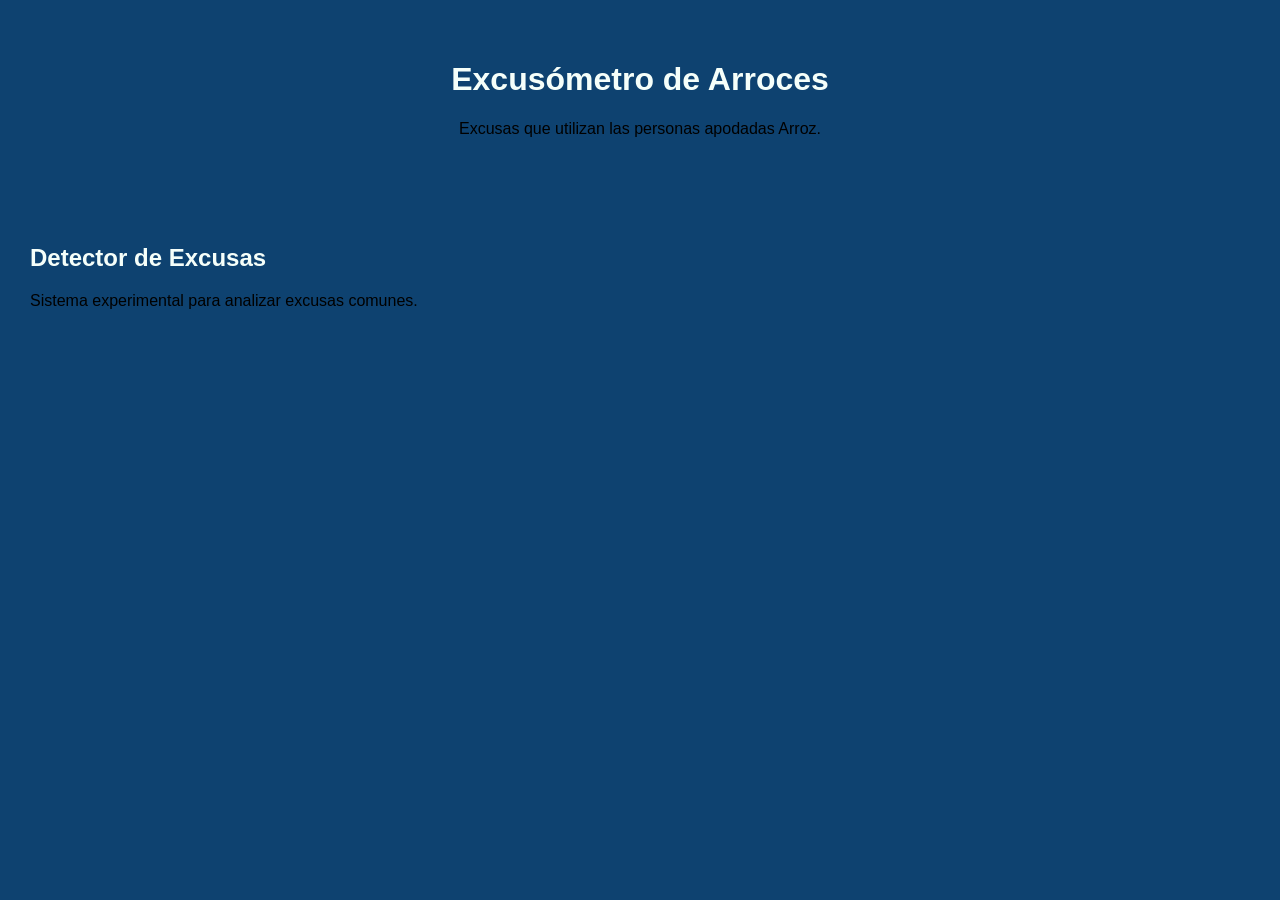
==== index.html @ 7f4eb16e "Proyecto del Excusómetro de Arroces" ====
<!DOCTYPE html>
<html lang="en">

<head>
    <meta charset="UTF-8">
    <meta name="viewport" content="width=device-width, initial-scale=1.0">
    <link rel="stylesheet" href="styles.css">
    <title>JavillonarJustin_Excusometro</title>
</head>

<body>
    <header>
        <h1>Excusómetro de Arroces</h1>
        <p> Excusas que utilizan las personas apodadas Arroz.</p>
    </header>

    <main>
        <h2>Detector de Excusas</h2>
        <p>Sistema experimental para analizar excusas comunes. </p>
    </main>

</body>

</html>
---- styles.css ----
body {
    margin: 0;
   background-color: rgb(14, 66, 112);
   font-family: montserrat, sans-serif;
}



h1,h2 {
    color:mintcream

}

header{
    padding: 40px;
    text-align: center;

}

main{
    padding: 30px;

}
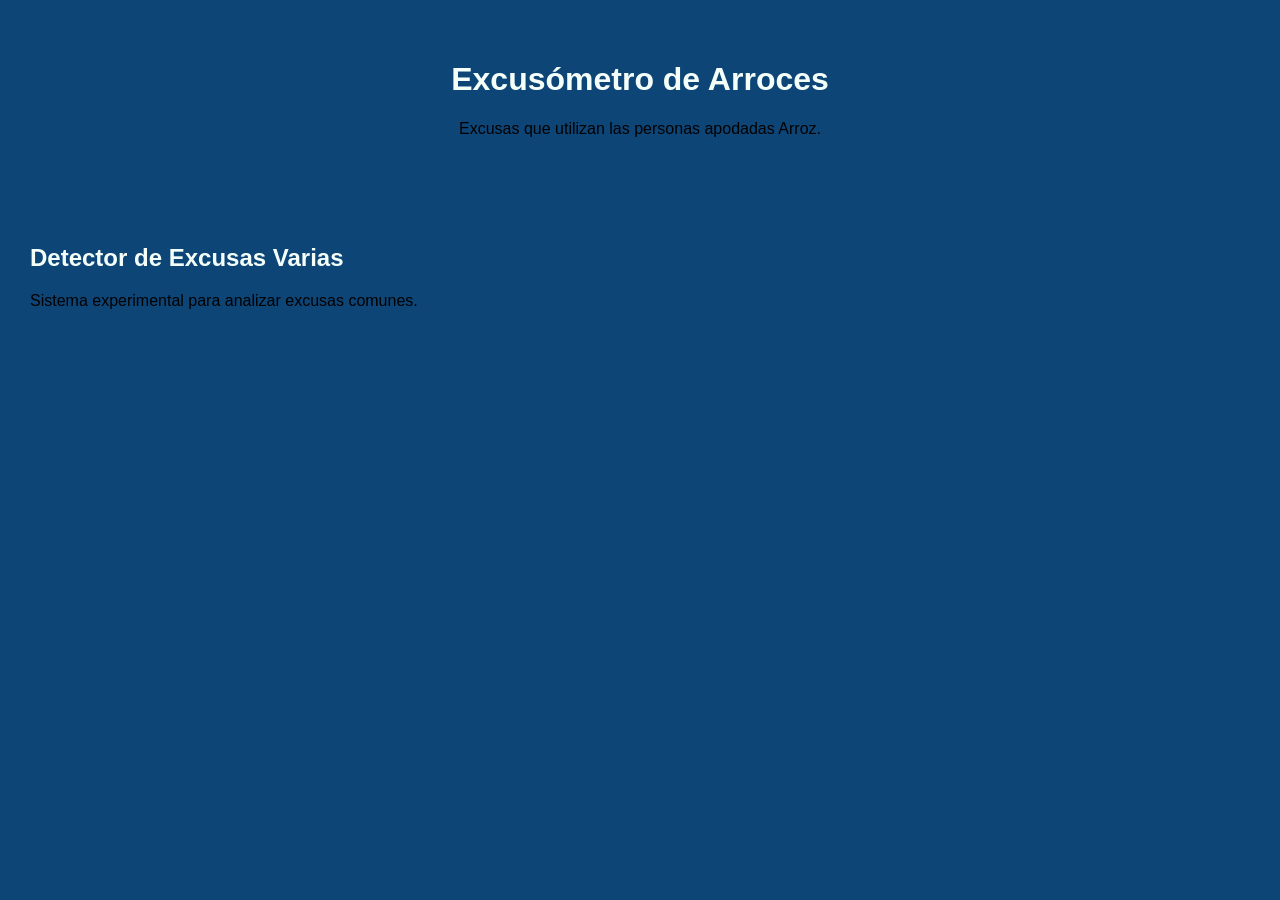
==== commit ad17d725: "Excusómetro de Arroces" ====
--- a/index.html
+++ b/index.html
@@ -15,7 +15,7 @@
     </header>
 
     <main>
-        <h2>Detector de Excusas</h2>
+        <h2>Detector de Excusas Varias</h2>
         <p>Sistema experimental para analizar excusas comunes. </p>
     </main>
 
--- a/styles.css
+++ b/styles.css
@@ -1,7 +1,7 @@
 
 body {
     margin: 0;
-   background-color: rgb(14, 66, 112);
+   background-color: rgb(13, 69, 119);
    font-family: montserrat, sans-serif;
 }
 
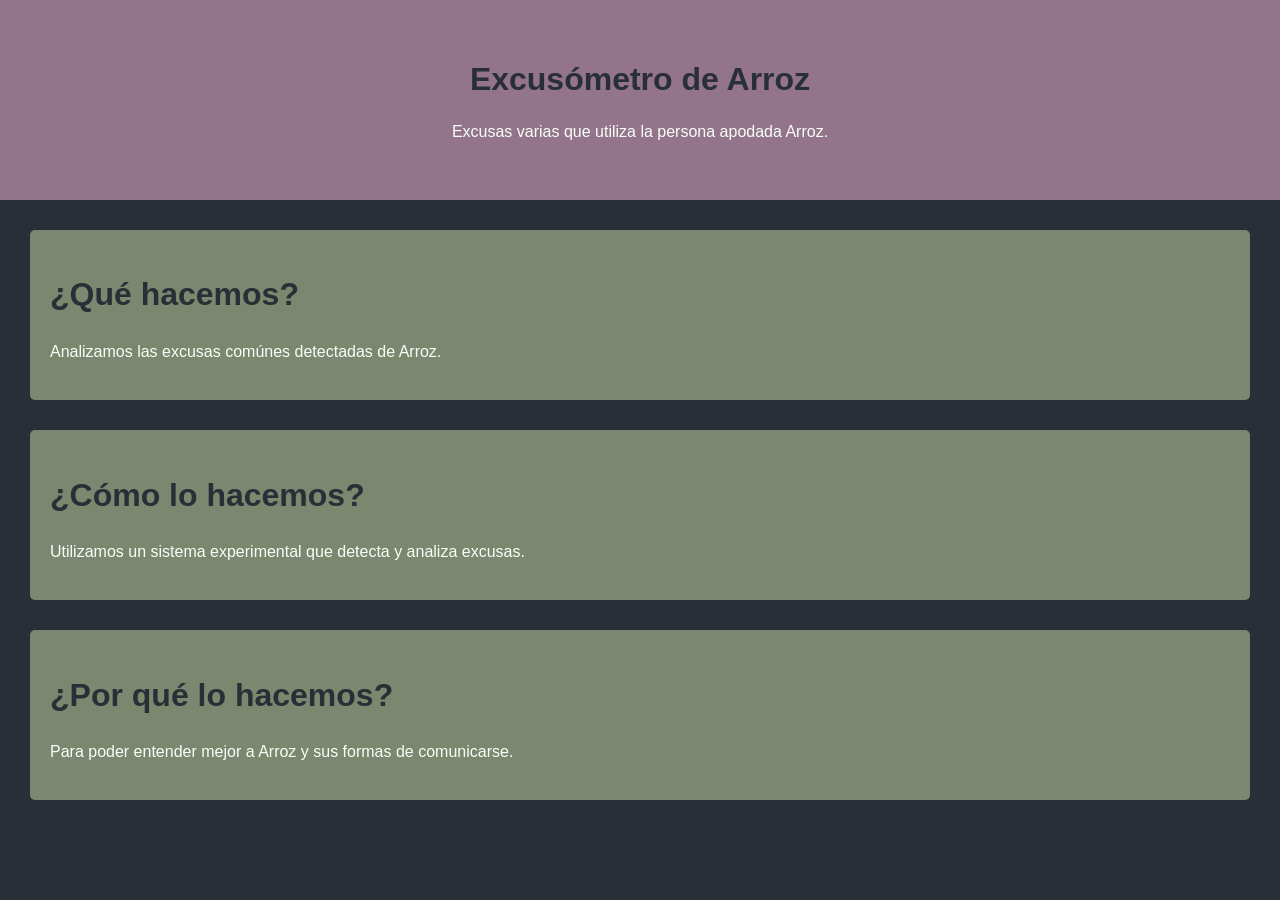
==== commit 99c0ffb4: "Excusómetro - 21/09" ====
--- a/index.html
+++ b/index.html
@@ -4,19 +4,37 @@
 <head>
     <meta charset="UTF-8">
     <meta name="viewport" content="width=device-width, initial-scale=1.0">
+    <meta name="description" content="Sistema experimental para detectar y analizar excusas de personas apodadas Arroz.">
+
+    <link rel="icon" type="image/png" href="bowl-rice-solid-full.svg">
     <link rel="stylesheet" href="styles.css">
+
     <title>JavillonarJustin_Excusometro</title>
 </head>
 
 <body>
     <header>
-        <h1>Excusómetro de Arroces</h1>
-        <p> Excusas que utilizan las personas apodadas Arroz.</p>
+        <h1>Excusómetro de Arroz</h1>
+        <p style="color: #F7FFF7"> Excusas varias que utiliza la persona apodada Arroz.</p>
     </header>
 
+
     <main>
-        <h2>Detector de Excusas Varias</h2>
-        <p>Sistema experimental para analizar excusas comunes. </p>
+        <section>
+            <h2>¿Qué hacemos?</h2>
+            <p style="color: #F7FFF7">Analizamos las excusas comúnes detectadas de Arroz.</p>
+        </section>
+
+        <section>
+            <h2>¿Cómo lo hacemos?</h2>
+            <p style="color: #F7FFF7">Utilizamos un sistema experimental que detecta y analiza excusas.</p>
+
+        </section>   
+
+        <section>
+            <h2>¿Por qué lo hacemos?</h2>
+            <p style="color: #F7FFF7">Para poder entender mejor a Arroz y sus formas de comunicarse.</p>  
+
     </main>
 
 </body>
--- a/styles.css
+++ b/styles.css
@@ -1,24 +1,43 @@
 
 body {
     margin: 0;
-   background-color: rgb(13, 69, 119);
+   background-color: #292F36;
    font-family: montserrat, sans-serif;
+   color: #F7FFF7;
+}
+
+p{
+    line-height: 1.5;
 }
 
 
-
-h1,h2 {
-    color:mintcream
-
-}
+h1, h2 {
+    color: #292F36;
+    font-size: 2em;
+} 
 
 header{
     padding: 40px;
     text-align: center;
+    background-color: #93748A;
 
 }
 
 main{
     padding: 30px;
+    margin: 0 auto;
 
+}
+
+section{
+    margin-bottom: 30px;
+    padding: 20px;
+    border-radius: 5px;
+    background-color: #7b886f;
+}
+
+footer{
+    padding: 20px;
+    text-align: center;
+    background-color: #93748A;
 }
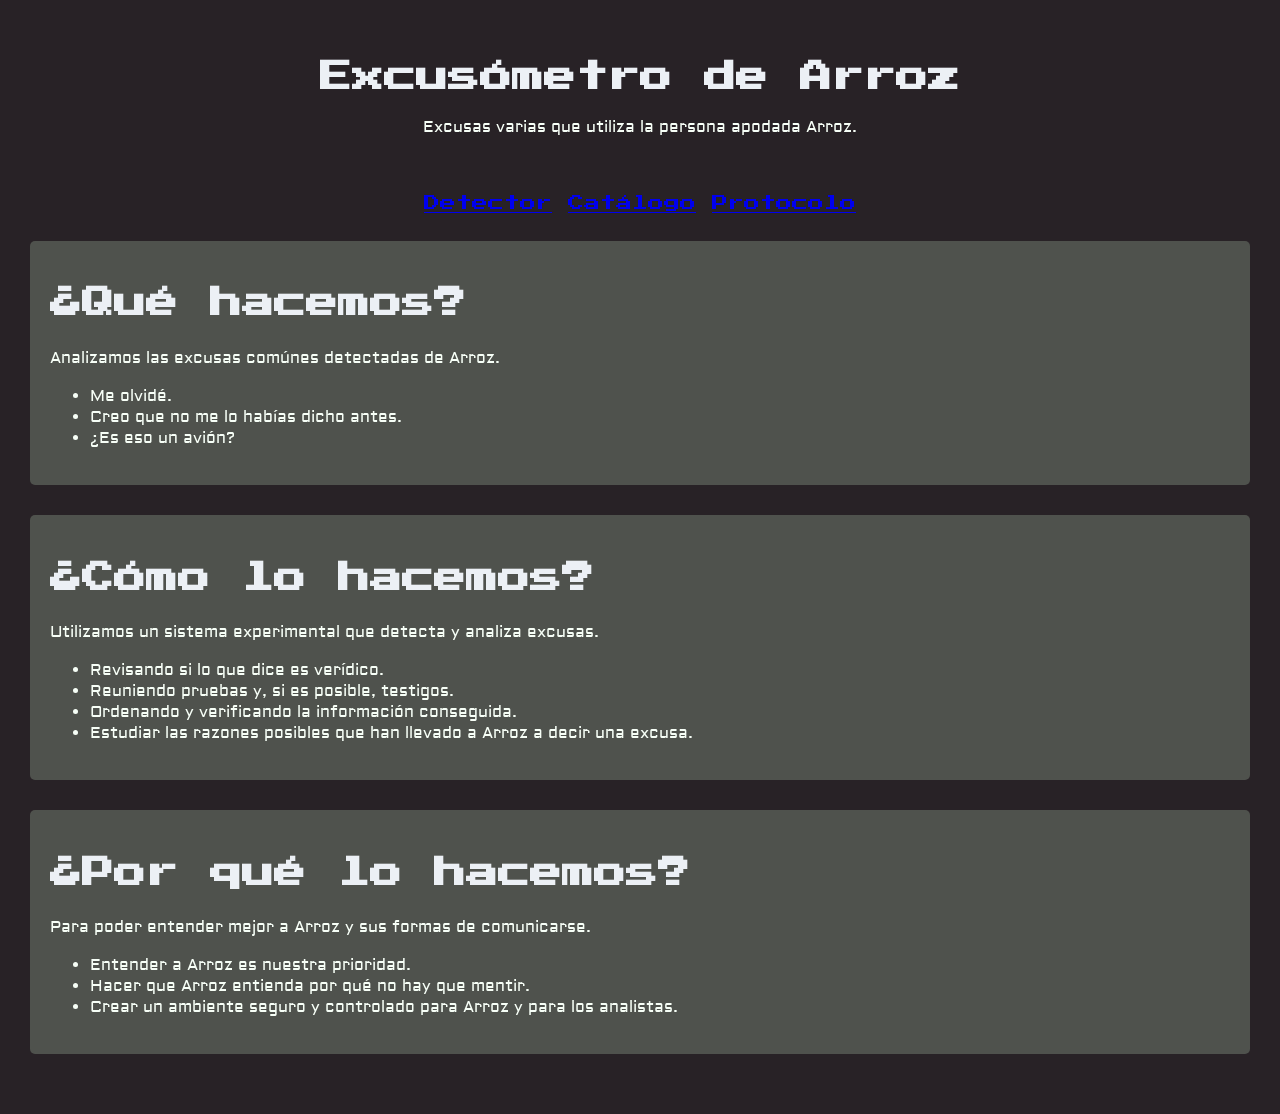
==== commit f552f3e1: "Update siguiente" ====
--- a/index.html
+++ b/index.html
@@ -18,22 +18,44 @@
         <p style="color: #F7FFF7"> Excusas varias que utiliza la persona apodada Arroz.</p>
     </header>
 
+    <nav>
+        <a href="#">Detector</a>
+        <a href="#">Catálogo</a>
+        <a href="#">Protocolo</a>
+
+    </nav>
 
     <main>
         <section>
             <h2>¿Qué hacemos?</h2>
             <p style="color: #F7FFF7">Analizamos las excusas comúnes detectadas de Arroz.</p>
+            <ul>
+                <li>Me olvidé.</li>
+                <li>Creo que no me lo habías dicho antes.</li>
+                <li>¿Es eso un avión?</li>
+
         </section>
 
         <section>
             <h2>¿Cómo lo hacemos?</h2>
             <p style="color: #F7FFF7">Utilizamos un sistema experimental que detecta y analiza excusas.</p>
+            <ul>
+                <li>Revisando si lo que dice es verídico.</li>
+                <li>Reuniendo pruebas y, si es posible, testigos. </li>
+                <li>Ordenando y verificando la información conseguida.</li>
+                <li>Estudiar las razones posibles que han llevado a Arroz a decir una excusa.</li>
+                
 
+            
         </section>   
 
         <section>
             <h2>¿Por qué lo hacemos?</h2>
             <p style="color: #F7FFF7">Para poder entender mejor a Arroz y sus formas de comunicarse.</p>  
+            <ul>
+                <li>Entender a Arroz es nuestra prioridad.</li>
+                <li>Hacer que Arroz entienda por qué no hay que mentir.</li>
+                <li>Crear un ambiente seguro y controlado para Arroz y para los analistas.</li>
 
     </main>
 
--- a/styles.css
+++ b/styles.css
@@ -1,8 +1,11 @@
+
+@import url('https://fonts.googleapis.com/css2?family=Press+Start+2P&display=swap');
+@import url('https://fonts.googleapis.com/css2?family=Aldrich&family=Press+Start+2P&display=swap');
 
 body {
     margin: 0;
-   background-color: #292F36;
-   font-family: montserrat, sans-serif;
+   background-color: #282226;
+   font-family: "Press Start 2P", system-ui;
    color: #F7FFF7;
 }
 
@@ -12,14 +15,15 @@
 
 
 h1, h2 {
-    color: #292F36;
+    color: #ecf0f5;
     font-size: 2em;
+    
 } 
 
 header{
     padding: 40px;
     text-align: center;
-    background-color: #93748A;
+    background-color: #282226;
 
 }
 
@@ -33,11 +37,20 @@
     margin-bottom: 30px;
     padding: 20px;
     border-radius: 5px;
-    background-color: #7b886f;
+    background-color: #4f524d;
 }
 
 footer{
     padding: 20px;
     text-align: center;
-    background-color: #93748A;
+    background-color: #282226;
+}
+p, ul, li{ 
+    font-family: "Aldrich", sans-serif;
+    font-size: 12
+}
+
+nav{
+text-align: center;
+
 }
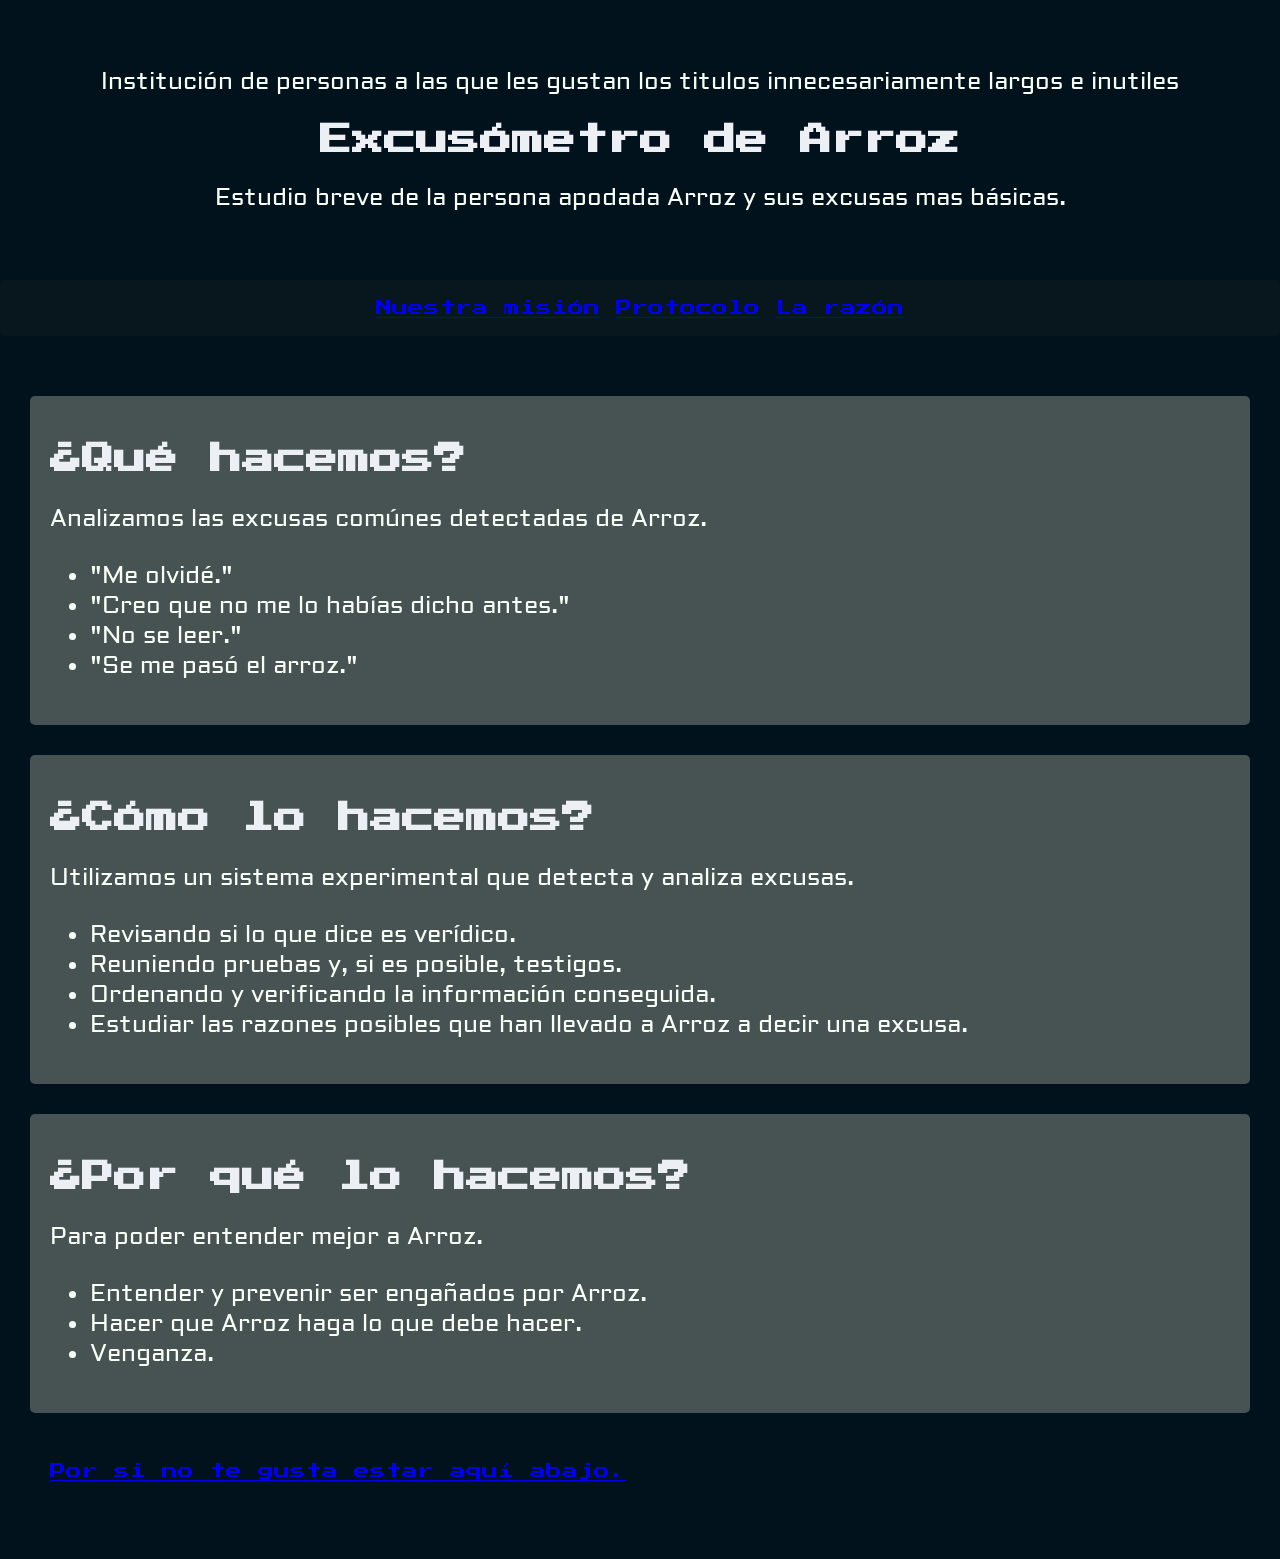
==== commit ddeb3230: "Al parecer es el ultimo commit" ====
--- a/index.html
+++ b/index.html
@@ -1,42 +1,55 @@
 <!DOCTYPE html>
-<html lang="en">
+<html lang="es">
 
 <head>
     <meta charset="UTF-8">
     <meta name="viewport" content="width=device-width, initial-scale=1.0">
     <meta name="description" content="Sistema experimental para detectar y analizar excusas de personas apodadas Arroz.">
 
-    <link rel="icon" type="image/png" href="bowl-rice-solid-full.svg">
+    <link rel="shortcut icon" href="IMG/rice-svgrepo-com.svg" type="image/x-icon">
     <link rel="stylesheet" href="styles.css">
 
     <title>JavillonarJustin_Excusometro</title>
 </head>
 
 <body>
-    <header>
+
+   <!-- ### HEADER DE LA PAGINA ### --> 
+    <header id="Inicio">
+        <p style="color: #F7FFF7">Institución de personas a las que les gustan los titulos innecesariamente largos e inutiles </p> 
         <h1>Excusómetro de Arroz</h1>
-        <p style="color: #F7FFF7"> Excusas varias que utiliza la persona apodada Arroz.</p>
+        <p style="color: #F7FFF7"> Estudio breve de la persona apodada Arroz y sus excusas mas básicas.</p>
     </header>
 
+   <!-- ### LINKS (deberian ir a las secciones correctas) --> 
     <nav>
-        <a href="#">Detector</a>
-        <a href="#">Catálogo</a>
-        <a href="#">Protocolo</a>
+        <section style="background-color: #2022233e">
+        <a href="#Nuestra misión">Nuestra misión</a>
+        <a href="#Como">Protocolo</a>
+        <a href="#La razón">La razón</a> 
+        </section>
+        
 
     </nav>
 
+   <!-- ###  MAIN SECTION: Contenido principal ### --> 
+       <!-- ## Seccion 1 - ¿Qué hacemos? ## --> 
     <main>
-        <section>
+        <section id="Nuestra misión">
             <h2>¿Qué hacemos?</h2>
             <p style="color: #F7FFF7">Analizamos las excusas comúnes detectadas de Arroz.</p>
             <ul>
-                <li>Me olvidé.</li>
-                <li>Creo que no me lo habías dicho antes.</li>
-                <li>¿Es eso un avión?</li>
+                <li>"Me olvidé."</li>
+                <li>"Creo que no me lo habías dicho antes."</li>
+                <li>"No se leer."</li>
+                <li>"Se me pasó el arroz."</li>
+            </ul>
 
         </section>
 
-        <section>
+
+        <!-- ## Seccion 2 - ¿Cómo lo hacemos? ## -->
+        <section id="Como">
             <h2>¿Cómo lo hacemos?</h2>
             <p style="color: #F7FFF7">Utilizamos un sistema experimental que detecta y analiza excusas.</p>
             <ul>
@@ -44,18 +57,27 @@
                 <li>Reuniendo pruebas y, si es posible, testigos. </li>
                 <li>Ordenando y verificando la información conseguida.</li>
                 <li>Estudiar las razones posibles que han llevado a Arroz a decir una excusa.</li>
-                
+            </ul>  
 
-            
         </section>   
 
-        <section>
+
+        <!-- ## Seccion 3 - ¿Por qué lo hacemos? ## -->
+        <section id="La razón">
             <h2>¿Por qué lo hacemos?</h2>
-            <p style="color: #F7FFF7">Para poder entender mejor a Arroz y sus formas de comunicarse.</p>  
+            <p style="color: #F7FFF7">Para poder entender mejor a Arroz.</p>  
             <ul>
-                <li>Entender a Arroz es nuestra prioridad.</li>
-                <li>Hacer que Arroz entienda por qué no hay que mentir.</li>
-                <li>Crear un ambiente seguro y controlado para Arroz y para los analistas.</li>
+                <li>Entender y prevenir ser engañados por Arroz.</li>
+                <li>Hacer que Arroz haga lo que debe hacer.</li>
+                <li>Venganza.</li>
+            </ul>
+
+        </section>
+
+        <!-- ## Miedo a estar abajo -->
+        <section style="background-color: #01121C" >
+            <a href="#Inicio">Por si no te gusta estar aquí abajo.</a>
+        </section>
 
     </main>
 
--- a/styles.css
+++ b/styles.css
@@ -3,8 +3,8 @@
 @import url('https://fonts.googleapis.com/css2?family=Aldrich&family=Press+Start+2P&display=swap');
 
 body {
-    margin: 0;
-   background-color: #282226;
+   margin: 0;
+   background-color: #01121C;
    font-family: "Press Start 2P", system-ui;
    color: #F7FFF7;
 }
@@ -23,7 +23,7 @@
 header{
     padding: 40px;
     text-align: center;
-    background-color: #282226;
+    background-color: #01121C
 
 }
 
@@ -37,17 +37,17 @@
     margin-bottom: 30px;
     padding: 20px;
     border-radius: 5px;
-    background-color: #4f524d;
+    background-color: #475352;
 }
 
 footer{
     padding: 20px;
     text-align: center;
-    background-color: #282226;
+    background-color: #01121C;
 }
 p, ul, li{ 
     font-family: "Aldrich", sans-serif;
-    font-size: 12
+    font-size: 24px
 }
 
 nav{
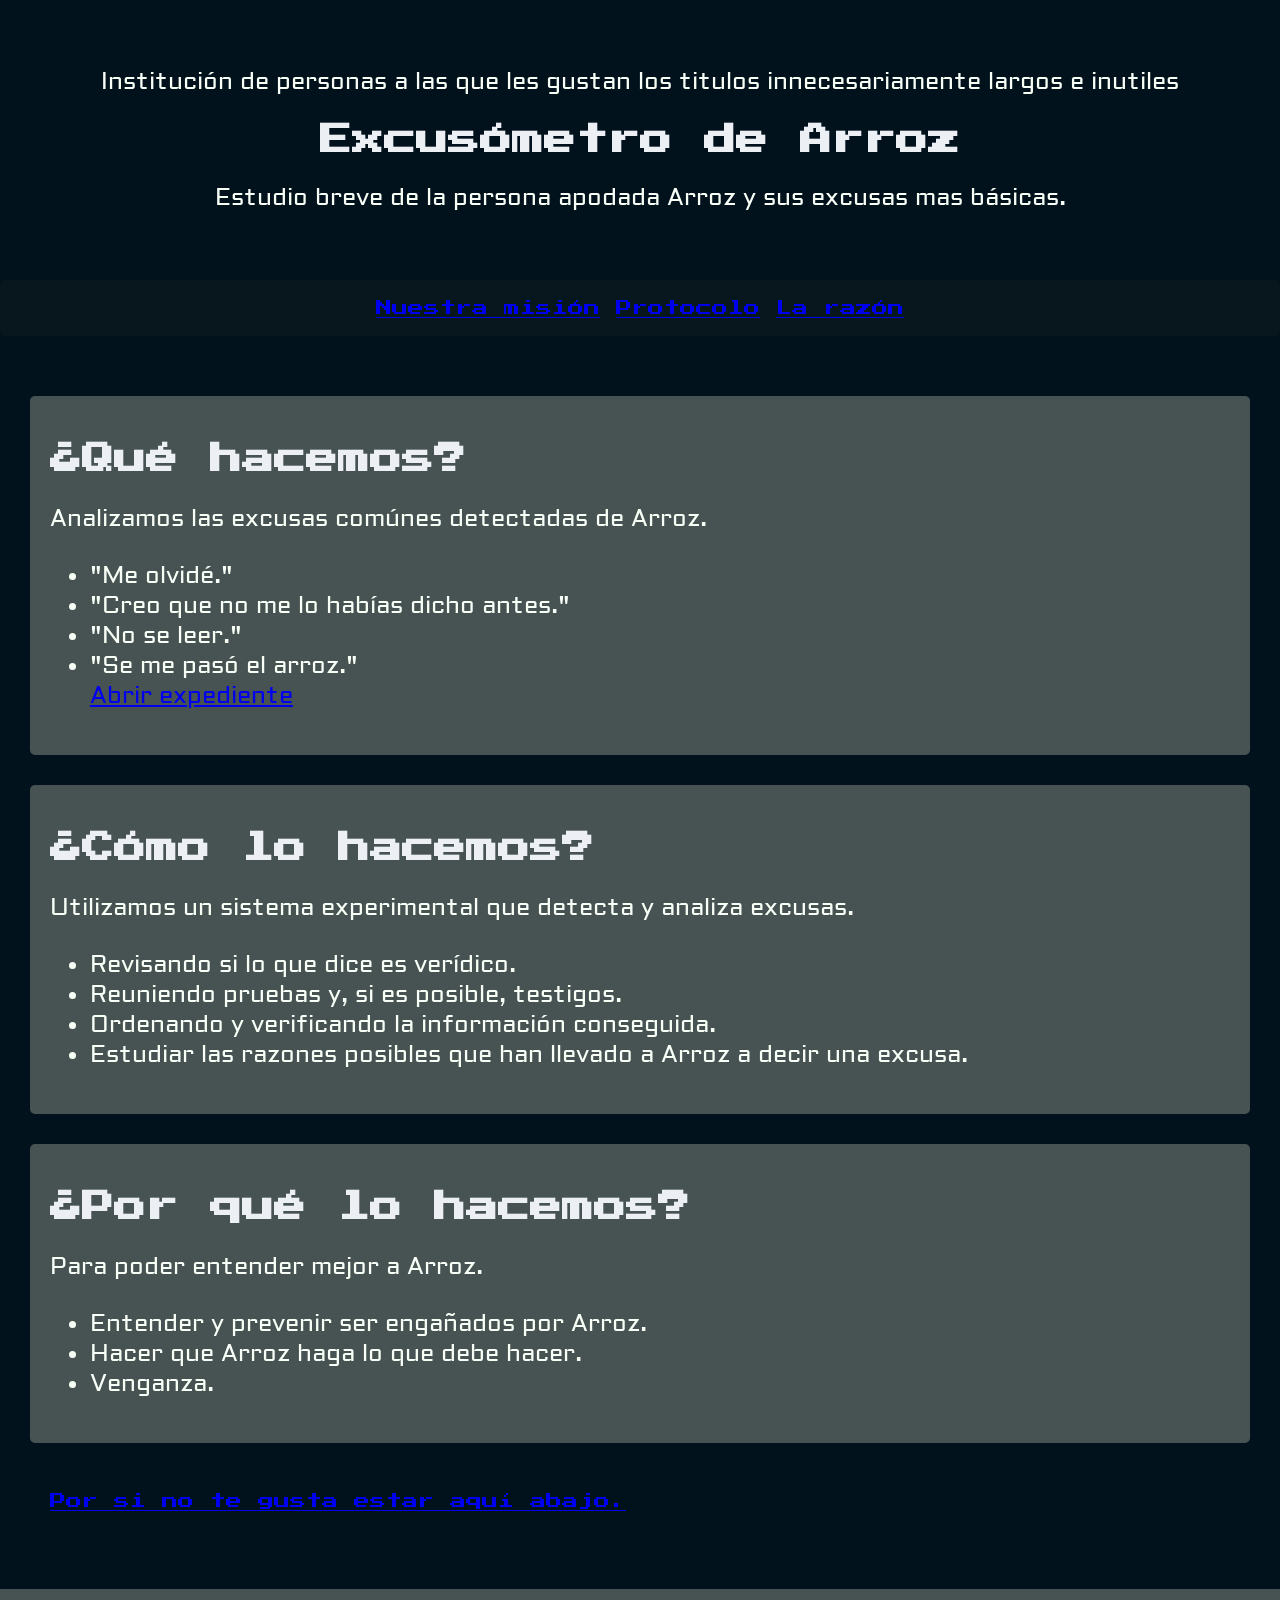
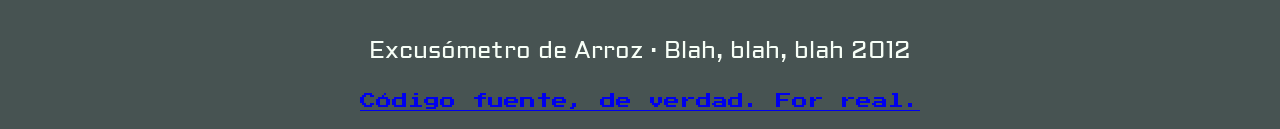
==== commit 8cbd4d78: "Al parecer no era el último commit. Bueno, al menos en el main (branch, no confundir con brunch). (Q" ====
--- a/index.html
+++ b/index.html
@@ -43,6 +43,7 @@
                 <li>"Creo que no me lo habías dicho antes."</li>
                 <li>"No se leer."</li>
                 <li>"Se me pasó el arroz."</li>
+                <a href="pages/expediente.html"> Abrir expediente</a>
             </ul>
 
         </section>
@@ -81,6 +82,12 @@
 
     </main>
 
+    <footer> 
+         <p>Excusómetro de Arroz · Blah, blah, blah 2012</p>
+         <a href="https://github.com/arrocera/JavillonarJustin_Excusometro/tree/desarrollo" target="_blank">Código fuente, de verdad. For real.</a>
+
+    </footer>
+
 </body>
 
 </html>
--- a/styles.css
+++ b/styles.css
@@ -43,7 +43,7 @@
 footer{
     padding: 20px;
     text-align: center;
-    background-color: #01121C;
+    background-color: #475352;
 }
 p, ul, li{ 
     font-family: "Aldrich", sans-serif;
